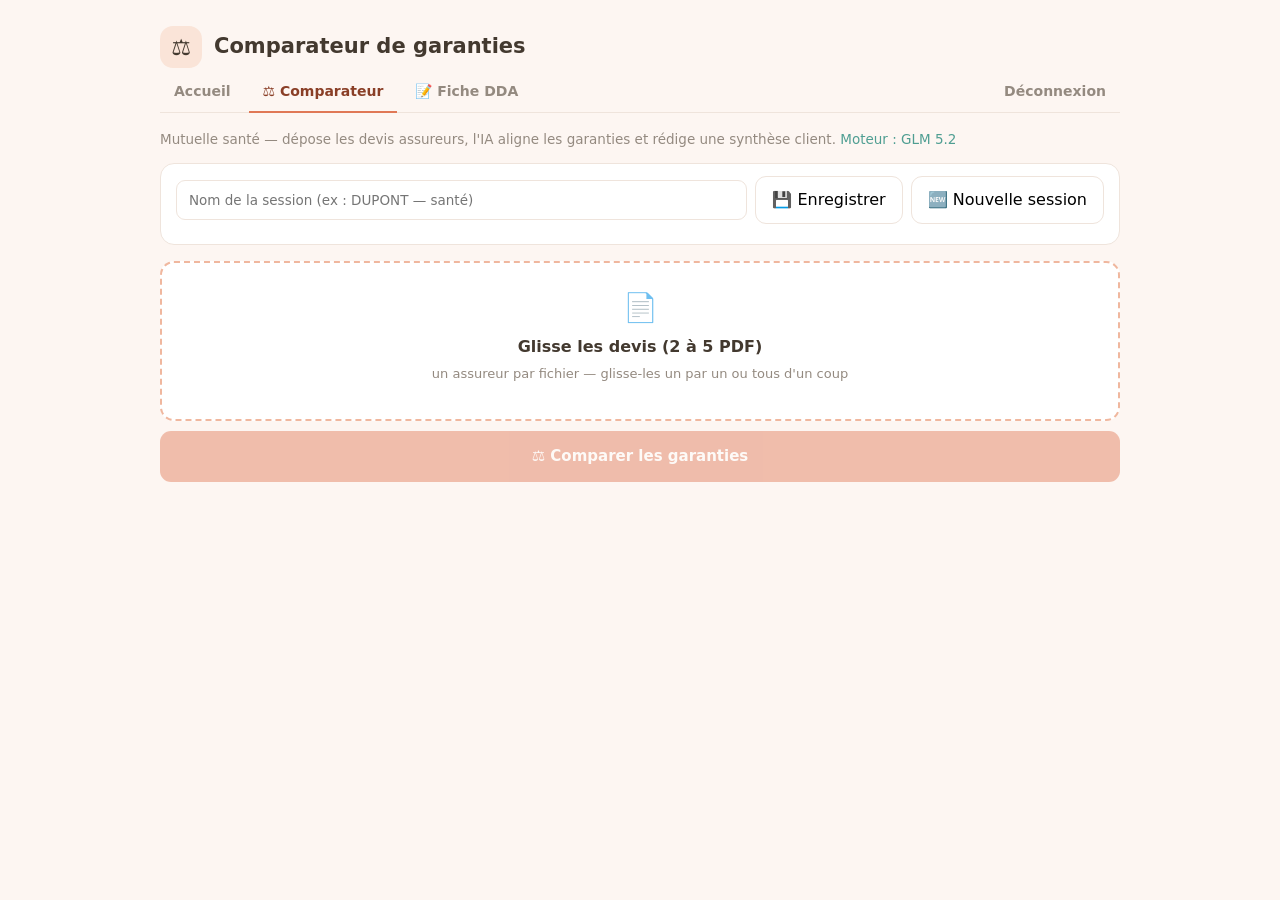
==== comparateur-courtier/static/comparateur.html @ 24330e9d "comparateur-courtier: fix detection devis + exe autonome + setup.exe + auto-update - fix compare.py:" ====
<!DOCTYPE html>
<html lang="fr">
<head>
<meta charset="utf-8">
<meta name="viewport" content="width=device-width, initial-scale=1">
<title>Comparateur de garanties — Mutuelle santé</title>
<style>
  :root{--bg:#fdf6f2;--card:#fff;--ink:#43392f;--mut:#948a80;--line:#efe4dc;--indigo:#e07856;--violet:#e89478;--teal:#4f9e92;--ok:#4f9e92;--warn:#c98a3a;--r:14px}
  *{box-sizing:border-box}
  body{font-family:'Segoe UI',system-ui,sans-serif;background:var(--bg);color:var(--ink);margin:0;padding:26px 18px;line-height:1.5}
  .wrap{max-width:960px;margin:0 auto}
  .head{display:flex;align-items:center;gap:12px;margin-bottom:4px}
  .logo{width:42px;height:42px;border-radius:13px;background:#fae4d8;display:flex;align-items:center;justify-content:center;font-size:22px}
  h1{font-size:21px;font-weight:600;margin:0}
  .sub{color:var(--mut);font-size:13.5px;margin:2px 0 14px}
  .tabs{display:flex;gap:4px;margin-bottom:16px;border-bottom:1px solid var(--line)}
  .tabs a{padding:9px 14px;font-size:14px;font-weight:600;color:var(--mut);text-decoration:none;border-bottom:2px solid transparent;margin-bottom:-1px}
  .tabs a:hover{color:var(--ink)} .tabs a.on{color:#8a3f27;border-bottom-color:var(--indigo)}
  .drop{border:2px dashed #f0b79e;border-radius:var(--r);padding:24px;text-align:center;background:#fff;cursor:pointer}
  .drop.hi{border-color:var(--indigo);background:#fdf1ec}
  .drop b{display:block;font-size:16px;margin:6px 0 2px}.drop span{color:var(--mut);font-size:13px}
  .files{font-size:13px;color:#bf5334;margin:10px 0 0;font-weight:600}
  .files .fchip{display:inline-flex;align-items:center;gap:6px;background:#fdf1ec;border:1px solid #f4cbb6;border-radius:8px;padding:3px 9px;margin:3px 5px 0 0;font-weight:500;color:var(--ink)}
  .files .fchip b{cursor:pointer;color:#bf5334;font-weight:700}
  .files .clrsel{cursor:pointer;text-decoration:underline;color:var(--mut);font-weight:600;margin-left:6px}
  button{font:inherit;cursor:pointer;border-radius:11px;border:1px solid var(--line);background:#fff;padding:11px 16px}
  .primary{background:var(--indigo);color:#fff;border:none;font-weight:600;width:100%;padding:14px;font-size:15px;margin-top:10px}
  .primary:disabled{opacity:.45;cursor:default}
  .spin{font-size:14px;color:var(--mut);text-align:center;margin-top:14px}
  .progress{margin-top:14px;text-align:center}
  .progress .bar{height:6px;background:#f6e7df;border-radius:99px;overflow:hidden;margin-top:10px}
  .progress .bar>i{display:block;height:100%;width:0;background:var(--indigo);border-radius:99px;animation:prog 20s ease-out forwards}
  @keyframes prog{0%{width:5%}10%{width:20%}30%{width:40%}55%{width:60%}75%{width:75%}90%{width:88%}100%{width:93%}}
  .progress .steps{font-size:12px;color:var(--mut);margin-top:8px;min-height:18px}
  .err{background:#fbe7ec;color:#a33f52;border-radius:10px;padding:10px 12px;font-size:13px;margin-top:12px}
  .hidden{display:none}
  table{border-collapse:collapse;width:100%;margin-top:18px;font-size:13px;background:#fff;border-radius:var(--r);overflow:hidden;box-shadow:0 1px 3px rgba(60,40,30,.06)}
  th,td{border:1px solid var(--line);padding:8px 10px;text-align:left;vertical-align:top}
  thead th{background:#faf0ea;font-weight:700;position:sticky;top:0}
  th.poste,td.poste{background:#fdf6f2;font-weight:600;width:250px;color:#6b5c50}
  tr.modrow .modh{background:#fbeadf;color:#8a3f27;font-weight:700;text-transform:uppercase;letter-spacing:.3px;font-size:12px}
  tr.tarif td{background:#fdf1ec;font-weight:600}
  .picked{background:#cdefd9 !important}
  thead th.picked{background:#a3dcb6 !important}
  .offer h3{margin:0;font-size:14px}.offer .f{font-size:12px;color:var(--mut);font-weight:400}
  .offer .cot{font-size:13px;font-weight:700;color:var(--indigo);margin-top:3px}
  .offer.picked{box-shadow:inset 0 0 0 2px var(--indigo)}
  .pick{margin-top:6px;font-size:11.5px;font-weight:600;color:var(--mut);display:flex;align-items:center;gap:4px;cursor:pointer}
  .pick input{cursor:pointer;margin:0}
  .recobox{background:#e9f1ef;border:1px solid #c7e2db;border-radius:var(--r);padding:13px 15px;margin-top:18px}
  .recobox b{color:#2e5f58}
  .warn{background:#fbf0e1;color:#96631f;border-radius:10px;padding:9px 12px;font-size:12.5px;margin-top:12px}
  .synthbox{background:#fff;border:1px solid var(--line);border-radius:var(--r);padding:16px;margin-top:18px}
  .synthbox h2{font-size:15px;margin:0 0 10px;display:flex;justify-content:space-between;align-items:center}
  textarea{width:100%;min-height:180px;font:inherit;font-size:14px;padding:11px;border:1px solid var(--line);border-radius:10px;resize:vertical}
  .actions{display:flex;gap:10px;margin-top:18px}
  .actions button{flex:1;font-weight:600}
  .copy{background:var(--ink);color:#fff;border:none}
  .synthprint{display:none;white-space:pre-wrap;font-size:13px;line-height:1.6}
  .sessbox{background:#fff;border:1px solid var(--line);border-radius:var(--r);padding:12px 15px;margin-bottom:16px}
  .sessbox .row{display:flex;gap:8px;align-items:center;flex-wrap:wrap;margin:0}
  .sessbox input{flex:1;min-width:200px;padding:9px 12px;border:1px solid var(--line);border-radius:9px;font:inherit;font-size:13.5px}
  .sesslist{margin-top:8px;font-size:13px}
  .sessitem{display:flex;align-items:center;gap:8px;padding:6px 0;border-bottom:1px solid var(--line)}
  .sessitem:last-child{border-bottom:0}
  .sessitem b{flex:1;cursor:pointer;font-weight:600}
  .sessitem b:hover{color:var(--indigo)}
  .sessitem .d{color:var(--mut);font-size:11px}
  .sessitem .del{color:#a33f52;cursor:pointer;font-size:13px}
  @media print{.sub,.drop,.actions,.nav,.tabs,#go,#spin,.copy,.pick,.row,.sessbox{display:none}.synthprint{display:block}#synth{display:none}}
</style>
</head>
<body>
<div class="wrap">
  <div class="head"><div class="logo">⚖️</div><div><h1>Comparateur de garanties</h1></div></div>
  <div class="tabs">
    <a href="/">Accueil</a>
    <a href="/comparateur" class="on">⚖️ Comparateur</a>
    <a href="/fiche-dda">📝 Fiche DDA</a>
    <a href="/logout" style="margin-left:auto">Déconnexion</a>
  </div>
  <p class="sub">Mutuelle santé — dépose les devis assureurs, l'IA aligne les garanties et rédige une synthèse client. <span style="color:var(--teal)">Moteur : GLM 5.2</span></p>

  <div class="sessbox">
    <div class="row">
      <input id="sessNom" placeholder="Nom de la session (ex : DUPONT — santé)">
      <button id="sessSave">💾 Enregistrer</button>
      <button id="sessNew">🆕 Nouvelle session</button>
    </div>
    <div class="sesslist" id="sessList"></div>
  </div>

  <div class="drop" id="drop">
    <div style="font-size:28px">📄</div>
    <b>Glisse les devis (2 à 5 PDF)</b>
    <span>un assureur par fichier — glisse-les un par un ou tous d'un coup</span>
    <input type="file" id="file" multiple class="hidden" accept=".pdf,.png,.jpg,.jpeg">
    <div class="files" id="filelist"></div>
  </div>
  <button class="primary" id="go" disabled>⚖️ Comparer les garanties</button>
  <div class="progress hidden" id="spin">
    <div style="font-size:14px;color:var(--mut)">⚖️ Analyse des devis en cours…</div>
    <div class="bar"><i></i></div>
    <div class="steps" id="steps">Envoi des devis au serveur…</div>
  </div>
  <div class="err hidden" id="err"></div>

  <div id="result" class="hidden"></div>
</div>

<script>
const $=s=>document.querySelector(s);
let picked=[],_stepTimer=null;
const drop=$("#drop"),fileInput=$("#file");
drop.onclick=()=>fileInput.click();
["dragover","dragenter"].forEach(e=>drop.addEventListener(e,ev=>{ev.preventDefault();drop.classList.add("hi")}));
["dragleave","drop"].forEach(e=>drop.addEventListener(e,ev=>{ev.preventDefault();drop.classList.remove("hi")}));
drop.addEventListener("drop",ev=>addFiles(ev.dataTransfer.files));
fileInput.onchange=()=>{addFiles(fileInput.files);fileInput.value="";};
function fkey(f){return f.name+"|"+f.size;}
function addFiles(list){const seen=new Set(picked.map(fkey));[...list].forEach(f=>{if(picked.length<5&&!seen.has(fkey(f))){picked.push(f);seen.add(fkey(f));}});renderFiles();}   // accumule, max 5
function renderFiles(){
  $("#filelist").innerHTML=picked.length?picked.map((f,i)=>`<span class="fchip">${f.name}<b data-i="${i}" title="retirer">✕</b></span>`).join("")+(picked.length>=5?' <span style="color:#96631f">— max 5 atteint</span>':'')+' <a class="clrsel">vider</a>':"";
  $("#go").disabled=picked.length<2;
  document.querySelectorAll("#filelist .fchip b").forEach(b=>b.onclick=()=>{picked.splice(+b.dataset.i,1);renderFiles();});
  const cs=document.querySelector("#filelist .clrsel");if(cs)cs.onclick=()=>{picked=[];renderFiles();};
}
function setFiles(l){addFiles(l);}

$("#go").onclick=async()=>{
  $("#err").classList.add("hidden");$("#spin").classList.remove("hidden");$("#go").disabled=true;
  const stepsEl=$("#steps");
  const steps=["Envoi des devis au serveur…","Lecture des PDF…","Extraction des garanties…","Alignement sur la grille standard…","Rédaction de la synthèse client… (jusqu'à ~1 min)"];
  let si=0;stepsEl.textContent=steps[0];
  _stepTimer=setInterval(()=>{si=Math.min(si+1,steps.length-1);stepsEl.textContent=steps[si];},4000);  // clamp : ne reboucle plus au début
  const fd=new FormData();picked.forEach(f=>fd.append("files",f));
  try{
    const r=await fetch("/comparer",{method:"POST",body:fd});const d=await r.json();
    if(!r.ok)throw new Error(d.error||"Erreur de comparaison");render(d);
  }catch(e){$("#err").textContent="⚠️ "+e.message;$("#err").classList.remove("hidden");}
  finally{clearInterval(_stepTimer);$("#spin").classList.add("hidden");$("#go").disabled=false;}
};

function norm(s){return (s||"").toLowerCase().normalize("NFD").replace(/[̀-ͯ]/g,"");}
function recoIndex(d){
  const t=norm(d.recommandation&&d.recommandation.offre);if(!t)return -1;
  return (d.offres||[]).findIndex(o=>{const k=norm(o.assureur+" "+o.formule);return t.includes(norm(o.assureur))||k.includes(t)||t.includes(norm(o.formule));});
}
function esc(s){return (s||"").toString().replace(/&/g,'&amp;').replace(/</g,'&lt;');}

function render(d,keepScroll){
  window._cmp=d;
  const ri=recoIndex(d);const nOff=(d.offres||[]).length;
  const sel=(d._selectedIdx!==undefined&&d._selectedIdx!==null&&d._selectedIdx<nOff)?d._selectedIdx:(ri>=0?ri:0);
  let head='<tr><th class="poste">Garantie</th>'+(d.offres||[]).map((o,i)=>
    `<th class="offer${i===ri?' reco':''}${i===sel?' picked':''}"><h3>${esc(o.assureur)}${i===ri?' ✓':''}</h3><div class="f">${esc(o.formule)}</div><div class="cot">${esc(o.cotisation)}</div>`
    +`<label class="pick"><input type="radio" name="pickoffer" ${i===sel?'checked':''} onchange="pickOffer(${i})"> Choisir pour la fiche DDA</label></th>`).join("")+'</tr>';
  let rows="",lastMod=null;
  (d.garanties||[]).forEach(g=>{
    const mod=g.module||"Garanties";
    if(mod!==lastMod){lastMod=mod;rows+=`<tr class="modrow"><td class="modh" colspan="${nOff+1}">${esc(mod)}</td></tr>`;}
    rows+=`<tr><td class="poste">${esc(g.poste)}</td>`+(g.valeurs||[]).map((v,i)=>`<td class="${i===ri?'reco':''}${i===sel?' picked':''}">${esc(v)}</td>`).join("")+`</tr>`;
  });
  rows+=`<tr class="modrow"><td class="modh" colspan="${nOff+1}">Tarif</td></tr>`;
  rows+=`<tr><td class="poste">Frais d’adhésion</td>`+(d.offres||[]).map((o,i)=>`<td class="${i===ri?'reco':''}${i===sel?' picked':''}">${esc(o.frais_adhesion||'—')}</td>`).join("")+`</tr>`;
  rows+=`<tr class="tarif"><td class="poste">Cotisation mensuelle</td>`+(d.offres||[]).map((o,i)=>`<td class="${i===ri?'reco':''}${i===sel?' picked':''}"><b>${esc(o.cotisation||'')}</b></td>`).join("")+`</tr>`;
  let reco=d.recommandation&&d.recommandation.offre?`<div class="recobox">⭐ <b>Recommandation : ${esc(d.recommandation.offre)}</b><br>${esc(d.recommandation.pourquoi)}</div>`:"";
  let warn=(d.warnings||[]).length?`<div class="warn">⚠️ ${d.warnings.map(esc).join("<br>⚠️ ")}</div>`:"";
  $("#result").innerHTML=`
    <div style="overflow-x:auto"><table id="cmptable"><thead>${head}</thead><tbody>${rows}</tbody></table></div>
    <div class="row" style="margin-top:10px">
      <button onclick="exportTableXlsx()" id="btnXlsx">📊 Télécharger en Excel</button>
      <button onclick="printTableOnly()">🖨️ Télécharger en PDF</button>
    </div>
    ${reco}${warn}
    <div class="synthbox"><h2><span>✉️ Synthèse client (modifiable)</span></h2>
      <textarea id="synth">${esc(d.synthese_client)}</textarea>
      <div class="synthprint" id="synthprint"></div></div>
    <div class="actions">
      <button class="copy" onclick="copySynth()">📋 Copier la synthèse</button>
      <button onclick="ddaFromCompare()">📝 Fiche DDA</button>
      <button onclick="window.print()">🖨️ Imprimer / PDF</button>
    </div>`;
  $("#result").classList.remove("hidden");
  sessionStorage.setItem("cmp_result",JSON.stringify(d));               // garde le résultat en mémoire entre onglets
  const ta=$("#synth");if(ta)ta.addEventListener("input",()=>{d.synthese_client=ta.value;sessionStorage.setItem("cmp_result",JSON.stringify(d));});
  if(!window._restoring&&!keepScroll)$("#result").scrollIntoView({behavior:"smooth",block:"start"});
}
function pickOffer(i){
  const d=window._cmp;if(!d)return;
  d._selectedIdx=i;
  render(d,true);
}

// --- Sessions enregistrées : permet de garder plusieurs comparaisons en cours
// (une par client) et de les retrouver plus tard, séparément du sessionStorage
// (qui lui ne garde que le tout dernier résultat, entre onglets).
let _sessId=null;
async function sessList(){
  const r=await fetch("/sessions/comparateur");const d=await r.json();
  const items=d.sessions||[];
  $("#sessList").innerHTML=items.length
    ?items.map(s=>`<div class="sessitem"><b data-id="${s.id}">${esc(s.nom)}</b><span class="d">${new Date(s.updated_at*1000).toLocaleString("fr-FR")}</span><span class="del" data-id="${s.id}" title="supprimer">🗑️</span></div>`).join("")
    :`<div style="color:var(--mut)">Aucune session enregistrée pour l'instant.</div>`;
  $("#sessList").querySelectorAll("b[data-id]").forEach(b=>b.onclick=()=>sessLoad(b.dataset.id));
  $("#sessList").querySelectorAll(".del[data-id]").forEach(b=>b.onclick=async(ev)=>{
    ev.stopPropagation();
    if(!confirm("Supprimer cette session enregistrée ?"))return;
    await fetch(`/sessions/comparateur/${b.dataset.id}/supprimer`,{method:"POST"});
    if(_sessId===b.dataset.id)_sessId=null;
    sessList();
  });
}
async function sessSave(){
  const nom=($("#sessNom").value||"").trim();
  if(!nom){alert("⚠️ Donne un nom à la session avant d'enregistrer.");return;}
  if(!window._cmp){alert("⚠️ Compare d'abord des devis avant d'enregistrer.");return;}
  const btn=$("#sessSave");const orig=btn.textContent;btn.disabled=true;btn.textContent="⏳";
  try{
    const r=await fetch("/sessions/comparateur",{method:"POST",headers:{"Content-Type":"application/json"},
      body:JSON.stringify({id:_sessId,nom,data:window._cmp})});
    const d=await r.json();_sessId=d.id;
    await sessList();
    btn.textContent="✓ Enregistré";setTimeout(()=>btn.textContent=orig,1500);
  }finally{btn.disabled=false;}
}
async function sessLoad(id){
  const r=await fetch(`/sessions/comparateur/${id}`);if(!r.ok)return;
  const it=await r.json();
  _sessId=it.id;$("#sessNom").value=it.nom;
  render(it.data);
}
function sessNew(){
  _sessId=null;$("#sessNom").value="";
  window._cmp=null;picked=[];renderFiles();
  $("#result").classList.add("hidden");$("#result").innerHTML="";
  sessionStorage.removeItem("cmp_result");
}
$("#sessSave").onclick=sessSave;
$("#sessNew").onclick=sessNew;
sessList();
function copySynth(){navigator.clipboard.writeText($("#synth").value).then(()=>{const b=event.target;b.textContent="✓ Copié";setTimeout(()=>b.textContent="📋 Copier la synthèse",1500);});}

async function exportTableXlsx(){
  const btn=$("#btnXlsx");const orig=btn.textContent;btn.disabled=true;btn.textContent="⏳ Génération…";
  try{
    const r=await fetch("/comparateur/export-xlsx",{method:"POST",headers:{"Content-Type":"application/json"},body:JSON.stringify(window._cmp||{})});
    if(!r.ok){const e=await r.json().catch(()=>({}));throw new Error(e.error||"Erreur export Excel");}
    const b=await r.blob();
    const a=document.createElement("a");a.href=URL.createObjectURL(b);a.download="comparatif_mutuelle.xlsx";a.click();URL.revokeObjectURL(a.href);
  }catch(e){alert("⚠️ "+e.message);}
  finally{btn.disabled=false;btn.textContent=orig;}
}
function printTableOnly(){
  const table=$("#cmptable");
  if(!table){alert("Aucun tableau à imprimer.");return;}
  const w=window.open("","_blank");
  if(!w){alert("⚠️ Le navigateur a bloqué l'ouverture de la fenêtre d'impression.");return;}
  w.document.write(`<!DOCTYPE html><html><head><meta charset="utf-8"><title>Comparatif mutuelle</title>
    <style>
      body{font-family:'Segoe UI',system-ui,sans-serif;padding:20px;color:#43392f}
      table{border-collapse:collapse;width:100%;font-size:12px}
      th,td{border:1px solid #ccc;padding:6px 8px;text-align:left;vertical-align:top}
      thead th{background:#fbeadf}
      .modh{background:#fbeadf;color:#8a3f27;font-weight:700;text-transform:uppercase;font-size:11px}
      .cot{font-weight:700;color:#e07856}
      .pick{display:none}
    </style></head><body>${table.outerHTML}</body></html>`);
  w.document.close();
  w.onafterprint=()=>w.close();
  setTimeout(()=>{w.focus();w.print();},300);
}
function ddaFromCompare(){
  const d=window._cmp||{};const ri=recoIndex(d);
  const nOff=(d.offres||[]).length;
  const idx=(d._selectedIdx!==undefined&&d._selectedIdx!==null&&d._selectedIdx<nOff)?d._selectedIdx:(ri>=0?ri:0);
  const o=(d.offres||[])[idx]||{};
  const ecartes=(d.offres||[]).filter((_,i)=>i!==idx).map(x=>`${x.assureur||""} ${x.formule||""} (${x.cotisation||""})`).join(" ; ");
  sessionStorage.setItem("dda_prefill",JSON.stringify({assureur:o.assureur||"",formule:o.formule||"",cotisation:o.cotisation||"",ecartes,besoins:""}));
  location.href="/fiche-dda";
}
window.addEventListener("beforeprint",()=>{const t=$("#synth"),p=$("#synthprint");if(t&&p)p.textContent=t.value;});
(function(){try{const s=sessionStorage.getItem("cmp_result");if(s){window._restoring=true;render(JSON.parse(s));window._restoring=false;}}catch(e){}})();  // restaure au retour sur l'onglet
</script>
</body>
</html>
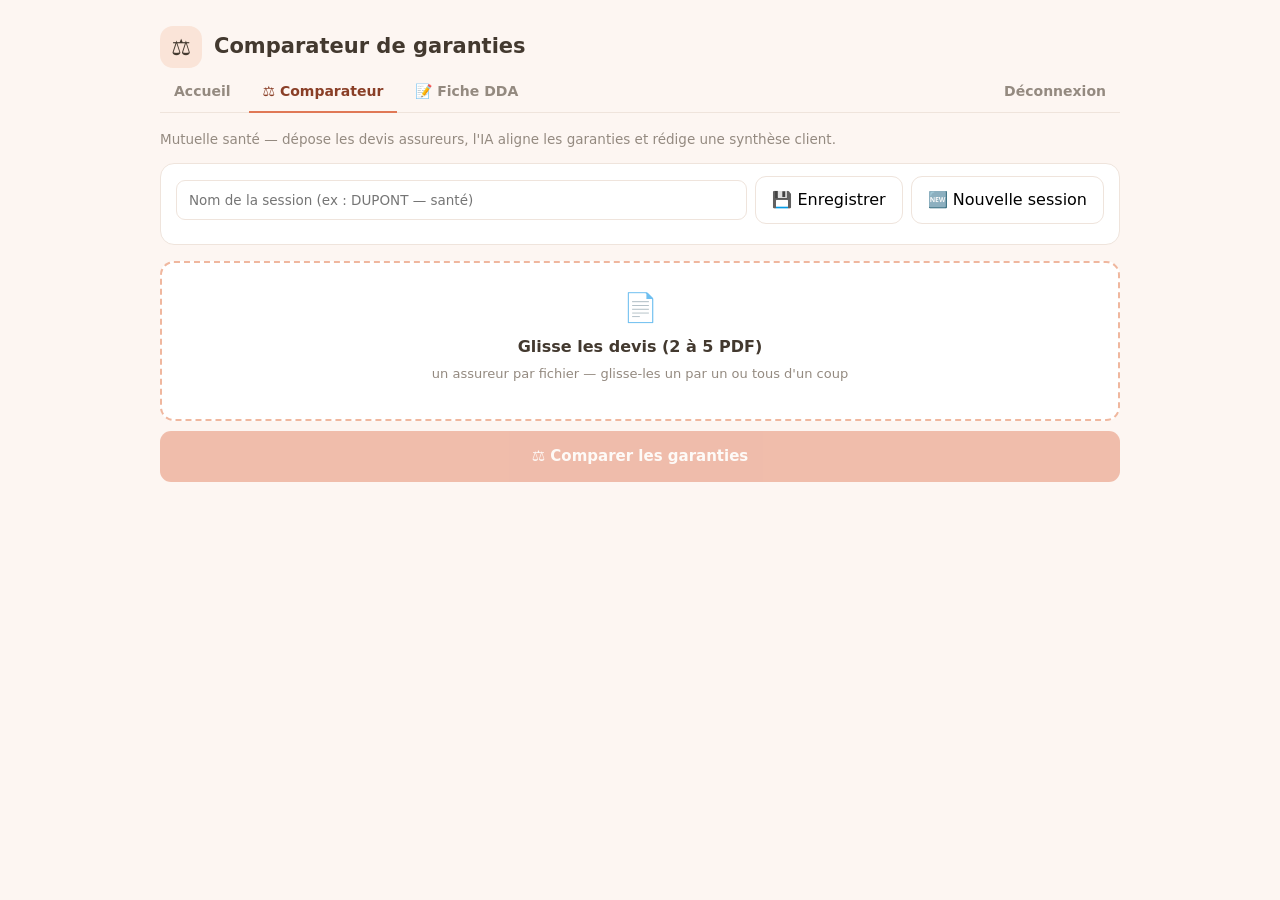
==== commit c4418212: "comparateur: nouvelle icone (bouclier+cartes) + supprime mention moteur GLM" ====
--- a/comparateur-courtier/static/comparateur.html
+++ b/comparateur-courtier/static/comparateur.html
@@ -79,7 +79,7 @@
     <a href="/fiche-dda">📝 Fiche DDA</a>
     <a href="/logout" style="margin-left:auto">Déconnexion</a>
   </div>
-  <p class="sub">Mutuelle santé — dépose les devis assureurs, l'IA aligne les garanties et rédige une synthèse client. <span style="color:var(--teal)">Moteur : GLM 5.2</span></p>
+  <p class="sub">Mutuelle santé — dépose les devis assureurs, l'IA aligne les garanties et rédige une synthèse client.</p>
 
   <div class="sessbox">
     <div class="row">
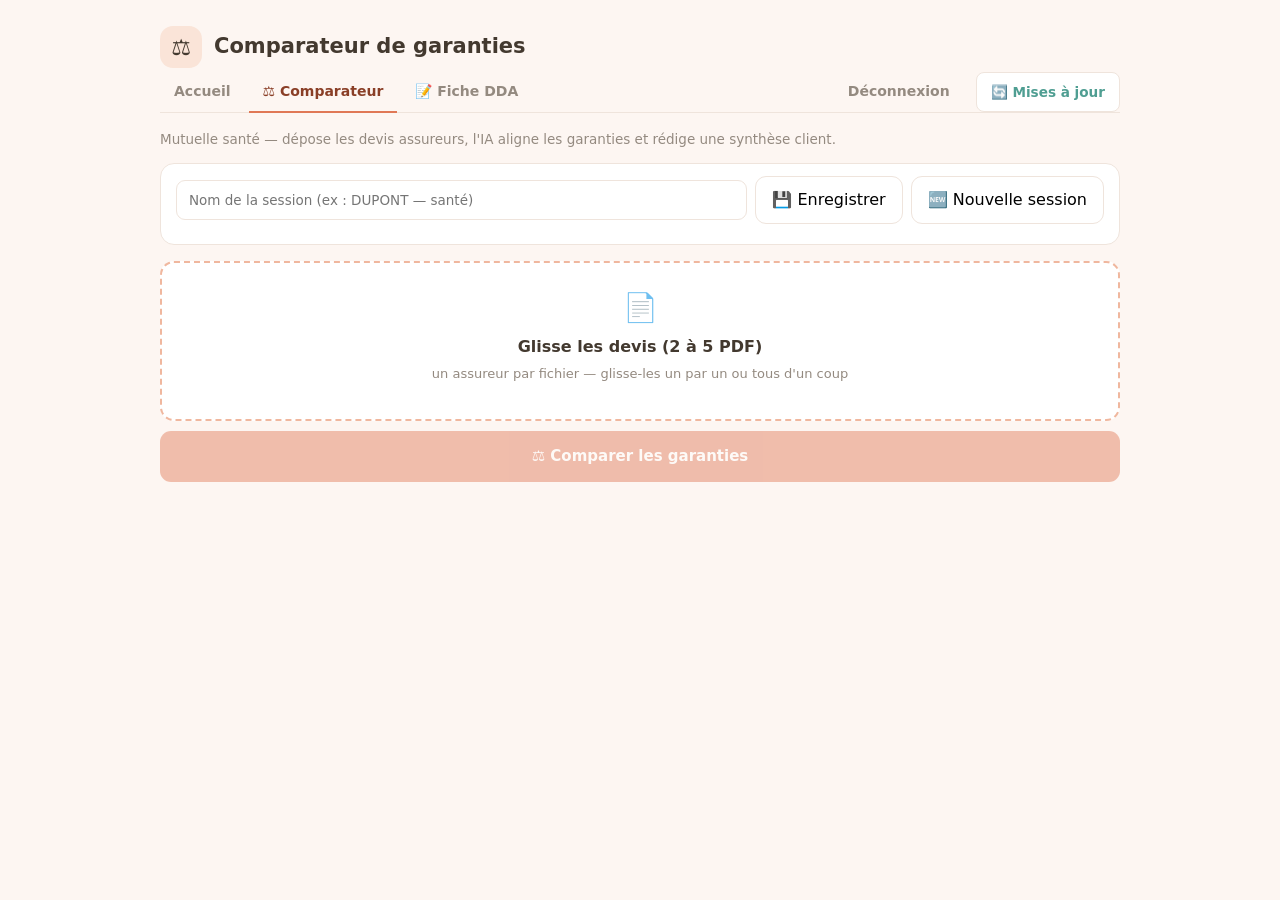
==== commit d0c27a80: "comparateur: bouton maj web (GET/POST /update) sur toutes les pages Le bouton 'Mises a jour' est mai" ====
--- a/comparateur-courtier/static/comparateur.html
+++ b/comparateur-courtier/static/comparateur.html
@@ -78,6 +78,7 @@
     <a href="/comparateur" class="on">⚖️ Comparateur</a>
     <a href="/fiche-dda">📝 Fiche DDA</a>
     <a href="/logout" style="margin-left:auto">Déconnexion</a>
+    <button id="btnUpdate" onclick="checkUpdate()" style="margin-left:8px;padding:6px 14px;border:1px solid var(--line);border-radius:8px;background:var(--card);color:var(--teal);cursor:pointer;font-weight:600;font-size:.85rem">🔄 Mises à jour</button>
   </div>
   <p class="sub">Mutuelle santé — dépose les devis assureurs, l'IA aligne les garanties et rédige une synthèse client.</p>
 
@@ -280,7 +281,22 @@
   location.href="/fiche-dda";
 }
 window.addEventListener("beforeprint",()=>{const t=$("#synth"),p=$("#synthprint");if(t&&p)p.textContent=t.value;});
-(function(){try{const s=sessionStorage.getItem("cmp_result");if(s){window._restoring=true;render(JSON.parse(s));window._restoring=false;}}catch(e){}})();  // restaure au retour sur l'onglet
+ (function(){try{const s=sessionStorage.getItem("cmp_result");if(s){window._restoring=true;render(JSON.parse(s));window._restoring=false;}}catch(e){}})();  // restaure au retour sur l'onglet
+async function checkUpdate(){
+  const btn=document.getElementById('btnUpdate');
+  btn.textContent='🔄 Vérification…'; btn.disabled=true;
+  try{
+    const r=await fetch('/update');
+    const d=await r.json();
+    if(d.error){alert(d.error);btn.textContent='🔄 Mises à jour';btn.disabled=false;return;}
+    if(!d.update_available){alert('Aucune mise à jour disponible.');btn.textContent='🔄 Mises à jour';btn.disabled=false;return;}
+    if(confirm('Mise à jour '+d.tag+' disponible.\n\nCliquer sur OK pour télécharger et installer.\nL\'application va redémarrer automatiquement.')){
+      btn.textContent='⬇️ Téléchargement…';
+      fetch('/update',{method:'POST'}).then(()=>{}).catch(()=>{});
+      setTimeout(()=>{document.body.innerHTML='<div style="text-align:center;padding:80px;font-family:sans-serif"><h2>Mise à jour en cours…</h2><p>L\'application va redémarrer dans quelques secondes. Rechargez cette page.</p></div>';},2000);
+    }else{btn.textContent='🔄 Mises à jour';btn.disabled=false;}
+  }catch(e){alert('Erreur: '+e);btn.textContent='🔄 Mises à jour';btn.disabled=false;}
+}
 </script>
 </body>
 </html>
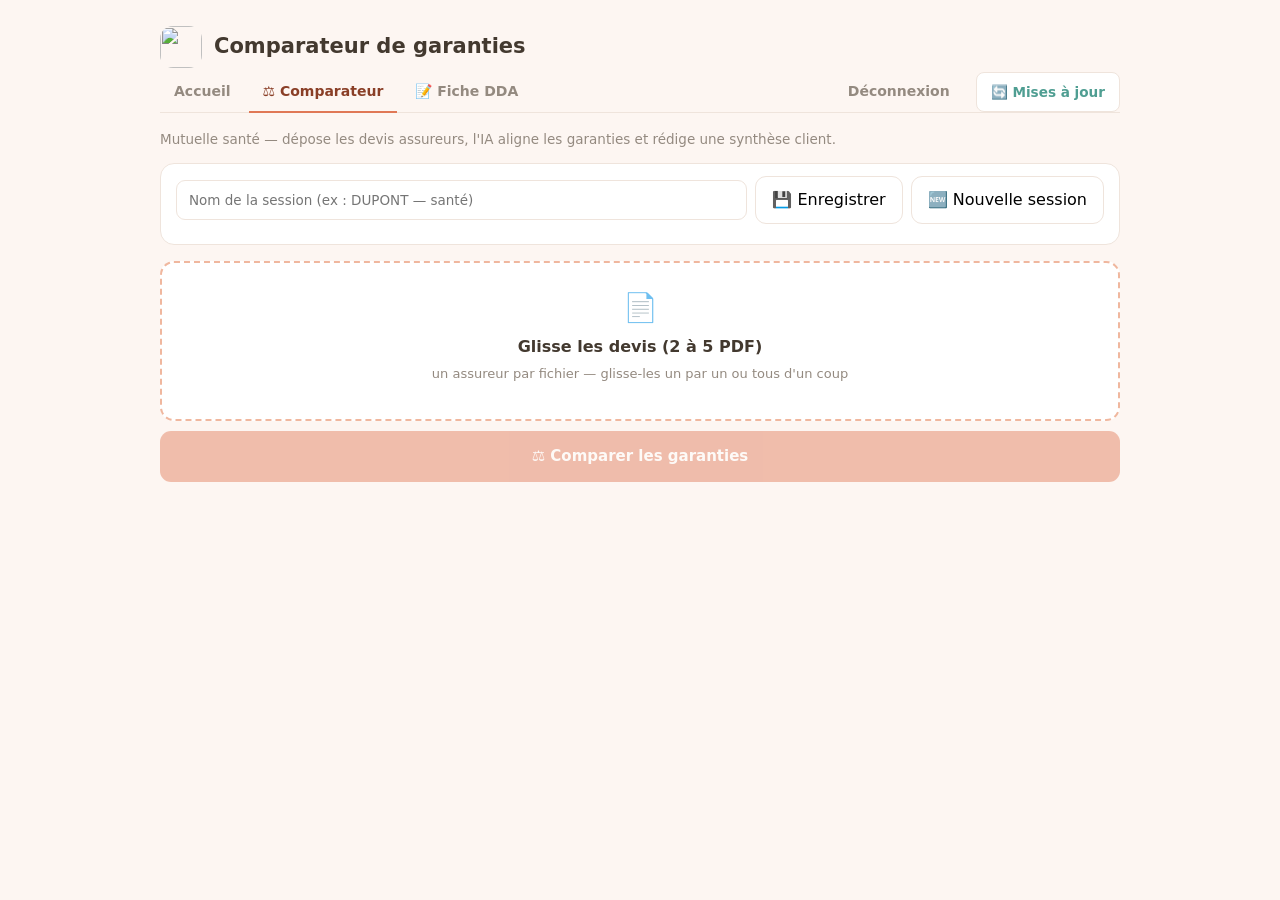
==== commit caef8204: "comparateur: remplace logo C par icone bouclier (mascotte.png) sur toutes les pages" ====
--- a/comparateur-courtier/static/comparateur.html
+++ b/comparateur-courtier/static/comparateur.html
@@ -10,7 +10,7 @@
   body{font-family:'Segoe UI',system-ui,sans-serif;background:var(--bg);color:var(--ink);margin:0;padding:26px 18px;line-height:1.5}
   .wrap{max-width:960px;margin:0 auto}
   .head{display:flex;align-items:center;gap:12px;margin-bottom:4px}
-  .logo{width:42px;height:42px;border-radius:13px;background:#fae4d8;display:flex;align-items:center;justify-content:center;font-size:22px}
+  .logo{width:42px;height:42px;border-radius:13px;overflow:hidden;display:flex;align-items:center;justify-content:center}
   h1{font-size:21px;font-weight:600;margin:0}
   .sub{color:var(--mut);font-size:13.5px;margin:2px 0 14px}
   .tabs{display:flex;gap:4px;margin-bottom:16px;border-bottom:1px solid var(--line)}
@@ -72,7 +72,7 @@
 </head>
 <body>
 <div class="wrap">
-  <div class="head"><div class="logo">⚖️</div><div><h1>Comparateur de garanties</h1></div></div>
+  <div class="head"><div class="logo"><img src="/static/mascotte.png" style="width:100%;height:100%;object-fit:cover"></div><div><h1>Comparateur de garanties</h1></div></div>
   <div class="tabs">
     <a href="/">Accueil</a>
     <a href="/comparateur" class="on">⚖️ Comparateur</a>
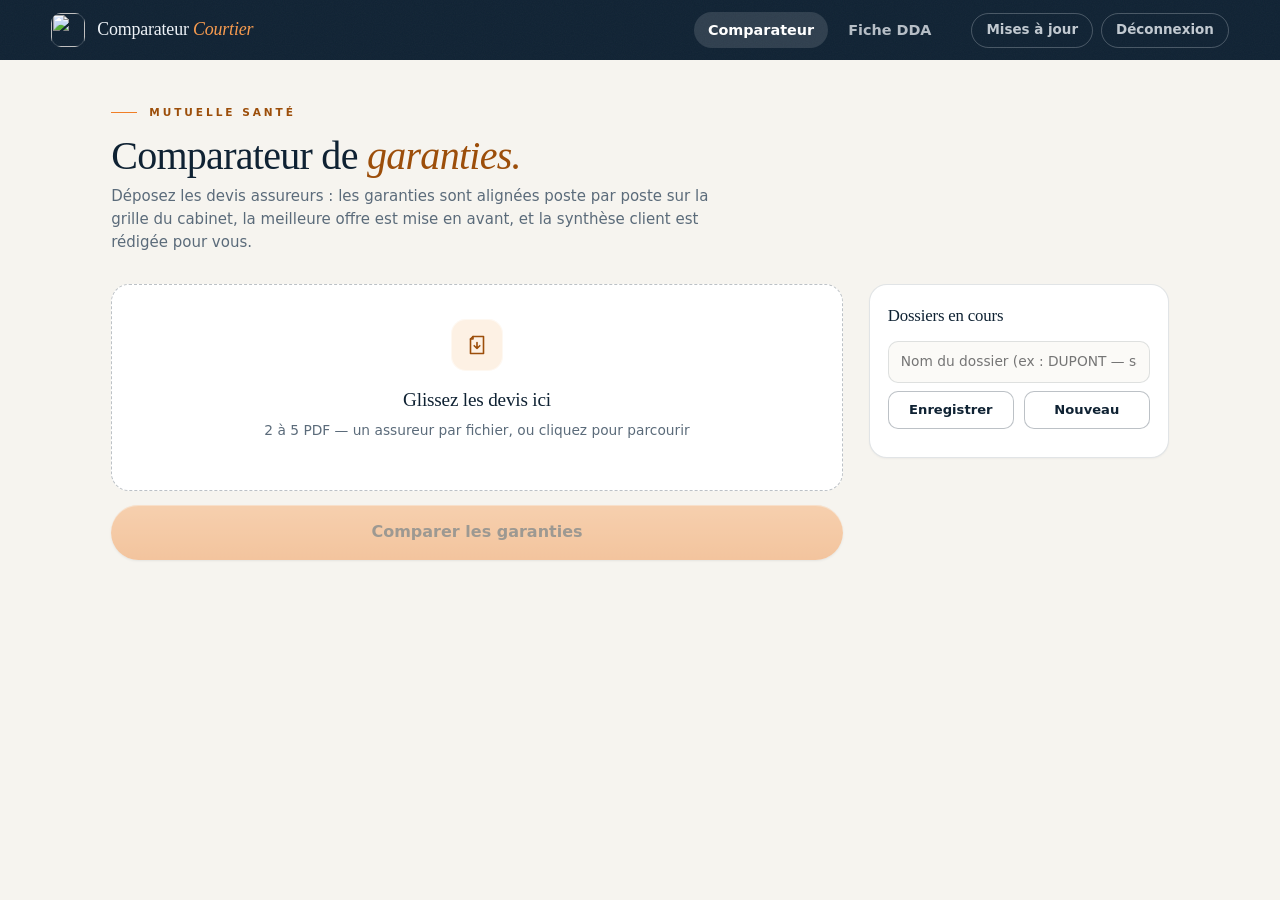
==== commit a851118a: "comparateur v1.2.0: connexion par compte (registre chiffré) + refonte UI premium Auth « boîte mail »" ====
--- a/comparateur-courtier/static/comparateur.html
+++ b/comparateur-courtier/static/comparateur.html
@@ -4,109 +4,213 @@
 <meta charset="utf-8">
 <meta name="viewport" content="width=device-width, initial-scale=1">
 <title>Comparateur de garanties — Mutuelle santé</title>
+<link rel="stylesheet" href="/static/fonts.css">
 <style>
-  :root{--bg:#fdf6f2;--card:#fff;--ink:#43392f;--mut:#948a80;--line:#efe4dc;--indigo:#e07856;--violet:#e89478;--teal:#4f9e92;--ok:#4f9e92;--warn:#c98a3a;--r:14px}
-  *{box-sizing:border-box}
-  body{font-family:'Segoe UI',system-ui,sans-serif;background:var(--bg);color:var(--ink);margin:0;padding:26px 18px;line-height:1.5}
-  .wrap{max-width:960px;margin:0 auto}
-  .head{display:flex;align-items:center;gap:12px;margin-bottom:4px}
-  .logo{width:42px;height:42px;border-radius:13px;overflow:hidden;display:flex;align-items:center;justify-content:center}
-  h1{font-size:21px;font-weight:600;margin:0}
-  .sub{color:var(--mut);font-size:13.5px;margin:2px 0 14px}
-  .tabs{display:flex;gap:4px;margin-bottom:16px;border-bottom:1px solid var(--line)}
-  .tabs a{padding:9px 14px;font-size:14px;font-weight:600;color:var(--mut);text-decoration:none;border-bottom:2px solid transparent;margin-bottom:-1px}
-  .tabs a:hover{color:var(--ink)} .tabs a.on{color:#8a3f27;border-bottom-color:var(--indigo)}
-  .drop{border:2px dashed #f0b79e;border-radius:var(--r);padding:24px;text-align:center;background:#fff;cursor:pointer}
-  .drop.hi{border-color:var(--indigo);background:#fdf1ec}
-  .drop b{display:block;font-size:16px;margin:6px 0 2px}.drop span{color:var(--mut);font-size:13px}
-  .files{font-size:13px;color:#bf5334;margin:10px 0 0;font-weight:600}
-  .files .fchip{display:inline-flex;align-items:center;gap:6px;background:#fdf1ec;border:1px solid #f4cbb6;border-radius:8px;padding:3px 9px;margin:3px 5px 0 0;font-weight:500;color:var(--ink)}
-  .files .fchip b{cursor:pointer;color:#bf5334;font-weight:700}
-  .files .clrsel{cursor:pointer;text-decoration:underline;color:var(--mut);font-weight:600;margin-left:6px}
-  button{font:inherit;cursor:pointer;border-radius:11px;border:1px solid var(--line);background:#fff;padding:11px 16px}
-  .primary{background:var(--indigo);color:#fff;border:none;font-weight:600;width:100%;padding:14px;font-size:15px;margin-top:10px}
-  .primary:disabled{opacity:.45;cursor:default}
-  .spin{font-size:14px;color:var(--mut);text-align:center;margin-top:14px}
-  .progress{margin-top:14px;text-align:center}
-  .progress .bar{height:6px;background:#f6e7df;border-radius:99px;overflow:hidden;margin-top:10px}
-  .progress .bar>i{display:block;height:100%;width:0;background:var(--indigo);border-radius:99px;animation:prog 20s ease-out forwards}
+  :root{
+    --ink:#0F2233; --paper:#F6F4EF; --surface:#FFFFFF;
+    --muted:#5B6B7A; --line:rgba(15,34,51,.12); --line-strong:rgba(15,34,51,.28);
+    --accent:#F07E26; --accent-bright:#F79B4F; --accent-deep:#9C4E0A; --accent-soft:#FDF1E4;
+    --blue:#1E6FB5; --blue-soft:#EEF5FC; --ok:#2F7D51; --err:#B3402F;
+    --serif:"Fraunces",Georgia,serif; --sans:"Instrument Sans","Segoe UI",system-ui,sans-serif;
+    --shadow:0 4px 14px rgba(15,34,51,.06), 0 24px 60px -24px rgba(15,34,51,.18);
+  }
+  *{ box-sizing:border-box; }
+  body{ margin:0; background:var(--paper); color:var(--ink); font-family:var(--sans); line-height:1.55; font-size:15px; }
+
+  /* ---- barre d'app ---- */
+  .appbar{
+    display:flex; align-items:center; gap:26px; padding:12px 4%;
+    background:var(--ink); color:#EDF2F7; position:sticky; top:0; z-index:40;
+    background-image:url("data:image/svg+xml,%3Csvg xmlns='http://www.w3.org/2000/svg' width='140' height='140'%3E%3Cfilter id='n'%3E%3CfeTurbulence type='fractalNoise' baseFrequency='.9' numOctaves='2' stitchTiles='stitch'/%3E%3C/filter%3E%3Crect width='140' height='140' filter='url(%23n)' opacity='.04'/%3E%3C/svg%3E");
+  }
+  .brand{ display:flex; align-items:center; gap:12px; text-decoration:none; color:#EDF2F7; margin-right:auto; }
+  .brand .tile{ width:34px; height:34px; border-radius:10px; overflow:hidden; flex:none; box-shadow:inset 0 0 0 1px rgba(255,255,255,.15); }
+  .brand .tile img{ width:100%; height:100%; object-fit:cover; display:block; }
+  .bname{ font-family:var(--serif); font-weight:430; font-size:1.12rem; letter-spacing:-.01em; white-space:nowrap; }
+  .bname em{ font-style:italic; color:var(--accent-bright); }
+  .anav{ display:flex; gap:6px; }
+  .anav a{ text-decoration:none; color:rgba(237,242,247,.75); font-size:.9rem; font-weight:550;
+    padding:7px 14px; border-radius:999px; transition:background .15s ease, color .15s ease; }
+  .anav a:hover{ color:#fff; background:rgba(255,255,255,.08); }
+  .anav a.on{ color:#fff; background:rgba(255,255,255,.13); }
+  .aright{ display:flex; gap:8px; align-items:center; }
+  .ghost{ font:inherit; font-size:.84rem; font-weight:600; cursor:pointer; text-decoration:none;
+    color:rgba(237,242,247,.8); background:none; border:1px solid rgba(237,242,247,.25);
+    border-radius:999px; padding:6px 14px; transition:border-color .15s ease, color .15s ease; }
+  .ghost:hover{ color:#fff; border-color:rgba(237,242,247,.6); }
+  @media (max-width:640px){ .anav{ display:none; } }
+
+  /* ---- mise en page ---- */
+  .wrap{ max-width:1160px; margin:0 auto; padding:44px 4% 90px; }
+  .pagehead{ margin-bottom:30px; }
+  .eyebrow{ display:flex; align-items:center; gap:12px; font-size:.66rem; font-weight:650;
+    letter-spacing:.28em; text-transform:uppercase; color:var(--accent-deep); margin:0 0 14px; }
+  .eyebrow::before{ content:""; width:26px; height:1.5px; background:var(--accent); }
+  h1{ font-family:var(--serif); font-weight:400; font-size:clamp(1.8rem,3.6vw,2.5rem);
+      letter-spacing:-.018em; line-height:1.05; margin:0 0 8px; }
+  h1 em{ font-style:italic; color:var(--accent-deep); }
+  .sub{ color:var(--muted); margin:0; max-width:64ch; }
+  .cols{ display:grid; grid-template-columns:minmax(0,1fr) 300px; gap:26px; align-items:start; }
+  @media (max-width:900px){ .cols{ grid-template-columns:1fr; } }
+
+  /* ---- carte dépôt ---- */
+  .panel{ background:var(--surface); border:1px solid var(--line); border-radius:18px;
+          box-shadow:0 1px 2px rgba(15,34,51,.04); }
+  .drop{
+    border:1.5px dashed var(--line-strong); border-radius:18px; padding:34px 24px;
+    text-align:center; background:var(--surface); cursor:pointer;
+    transition:border-color .2s ease, background .2s ease, box-shadow .25s ease;
+  }
+  .drop:hover{ border-color:var(--accent); box-shadow:var(--shadow); }
+  .drop.hi{ border-color:var(--accent); background:var(--accent-soft); }
+  .drop .dico{ width:52px; height:52px; border-radius:15px; margin:0 auto 14px; display:grid; place-items:center;
+    background:var(--accent-soft); color:var(--accent-deep); box-shadow:inset 0 0 0 1px rgba(255,255,255,.5); }
+  .drop b{ display:block; font-family:var(--serif); font-weight:460; font-size:1.2rem; letter-spacing:-.01em; margin:0 0 4px; }
+  .drop span{ color:var(--muted); font-size:.86rem; }
+  .files{ margin:14px 0 0; text-align:left; }
+  .files .fchip{ display:inline-flex; align-items:center; gap:8px; background:var(--paper);
+    border:1px solid var(--line); border-radius:999px; padding:5px 12px; margin:4px 6px 0 0;
+    font-size:.84rem; font-weight:550; }
+  .files .fchip b{ cursor:pointer; color:var(--err); font-weight:700; font-family:var(--sans); font-size:.95rem; }
+  .files .clrsel{ cursor:pointer; text-decoration:underline; color:var(--muted); font-weight:600; margin-left:8px; font-size:.82rem; }
+  button{ font:inherit; cursor:pointer; border-radius:12px; border:1px solid var(--line-strong); background:var(--surface); padding:10px 16px; color:var(--ink); }
+  .primary{
+    background:linear-gradient(180deg,var(--accent-bright),var(--accent)); color:#1A1208; border:none;
+    font-weight:700; width:100%; padding:15px; font-size:1rem; margin-top:14px; border-radius:999px;
+    box-shadow:inset 0 1px 0 rgba(255,255,255,.4), 0 1px 2px rgba(15,34,51,.18);
+    transition:box-shadow .2s ease, transform .15s ease;
+  }
+  .primary:hover:not(:disabled){ box-shadow:inset 0 1px 0 rgba(255,255,255,.45), 0 12px 28px -10px rgba(240,126,38,.5); transform:translateY(-1px); }
+  .primary:disabled{ opacity:.4; cursor:default; }
+  #filecount{ font-size:.84rem; color:var(--muted); margin-top:8px; text-align:center; }
+
+  /* ---- progression ---- */
+  .progress{ margin-top:18px; text-align:center; background:var(--surface); border:1px solid var(--line);
+    border-radius:16px; padding:22px; }
+  .progress .ptitle{ font-family:var(--serif); font-weight:460; font-size:1.05rem; }
+  .progress .bar{ height:8px; background:var(--paper); border-radius:99px; overflow:hidden; margin-top:14px; }
+  .progress .bar>i{ display:block; height:100%; width:0; border-radius:99px;
+    background:linear-gradient(90deg,var(--blue),var(--accent)); animation:prog 20s ease-out forwards; }
   @keyframes prog{0%{width:5%}10%{width:20%}30%{width:40%}55%{width:60%}75%{width:75%}90%{width:88%}100%{width:93%}}
-  .progress .steps{font-size:12px;color:var(--mut);margin-top:8px;min-height:18px}
-  .err{background:#fbe7ec;color:#a33f52;border-radius:10px;padding:10px 12px;font-size:13px;margin-top:12px}
-  .hidden{display:none}
-  table{border-collapse:collapse;width:100%;margin-top:18px;font-size:13px;background:#fff;border-radius:var(--r);overflow:hidden;box-shadow:0 1px 3px rgba(60,40,30,.06)}
-  th,td{border:1px solid var(--line);padding:8px 10px;text-align:left;vertical-align:top}
-  thead th{background:#faf0ea;font-weight:700;position:sticky;top:0}
-  th.poste,td.poste{background:#fdf6f2;font-weight:600;width:250px;color:#6b5c50}
-  tr.modrow .modh{background:#fbeadf;color:#8a3f27;font-weight:700;text-transform:uppercase;letter-spacing:.3px;font-size:12px}
-  tr.tarif td{background:#fdf1ec;font-weight:600}
-  .picked{background:#cdefd9 !important}
-  thead th.picked{background:#a3dcb6 !important}
-  .offer h3{margin:0;font-size:14px}.offer .f{font-size:12px;color:var(--mut);font-weight:400}
-  .offer .cot{font-size:13px;font-weight:700;color:var(--indigo);margin-top:3px}
-  .offer.picked{box-shadow:inset 0 0 0 2px var(--indigo)}
-  .pick{margin-top:6px;font-size:11.5px;font-weight:600;color:var(--mut);display:flex;align-items:center;gap:4px;cursor:pointer}
-  .pick input{cursor:pointer;margin:0}
-  .recobox{background:#e9f1ef;border:1px solid #c7e2db;border-radius:var(--r);padding:13px 15px;margin-top:18px}
-  .recobox b{color:#2e5f58}
-  .warn{background:#fbf0e1;color:#96631f;border-radius:10px;padding:9px 12px;font-size:12.5px;margin-top:12px}
-  .synthbox{background:#fff;border:1px solid var(--line);border-radius:var(--r);padding:16px;margin-top:18px}
-  .synthbox h2{font-size:15px;margin:0 0 10px;display:flex;justify-content:space-between;align-items:center}
-  textarea{width:100%;min-height:180px;font:inherit;font-size:14px;padding:11px;border:1px solid var(--line);border-radius:10px;resize:vertical}
-  .actions{display:flex;gap:10px;margin-top:18px}
-  .actions button{flex:1;font-weight:600}
-  .copy{background:var(--ink);color:#fff;border:none}
-  .synthprint{display:none;white-space:pre-wrap;font-size:13px;line-height:1.6}
-  .sessbox{background:#fff;border:1px solid var(--line);border-radius:var(--r);padding:12px 15px;margin-bottom:16px}
-  .sessbox .row{display:flex;gap:8px;align-items:center;flex-wrap:wrap;margin:0}
-  .sessbox input{flex:1;min-width:200px;padding:9px 12px;border:1px solid var(--line);border-radius:9px;font:inherit;font-size:13.5px}
-  .sesslist{margin-top:8px;font-size:13px}
-  .sessitem{display:flex;align-items:center;gap:8px;padding:6px 0;border-bottom:1px solid var(--line)}
-  .sessitem:last-child{border-bottom:0}
-  .sessitem b{flex:1;cursor:pointer;font-weight:600}
-  .sessitem b:hover{color:var(--indigo)}
-  .sessitem .d{color:var(--mut);font-size:11px}
-  .sessitem .del{color:#a33f52;cursor:pointer;font-size:13px}
-  @media print{.sub,.drop,.actions,.nav,.tabs,#go,#spin,.copy,.pick,.row,.sessbox{display:none}.synthprint{display:block}#synth{display:none}}
+  .progress .steps{ font-size:.84rem; color:var(--muted); margin-top:10px; min-height:18px; }
+  .err{ background:#FBEAEA; color:var(--err); border:1px solid #F0CCCC; border-radius:12px; padding:11px 14px; font-size:.87rem; margin-top:14px; }
+  .hidden{ display:none; }
+
+  /* ---- résultats ---- */
+  .sumline{ display:flex; align-items:center; gap:12px; flex-wrap:wrap; margin:26px 0 12px; font-size:.86rem; color:var(--muted); }
+  .sumline .n{ font-family:var(--serif); font-style:italic; color:var(--accent-deep); font-size:1rem; }
+  .tablecard{ overflow-x:auto; background:var(--surface); border:1px solid var(--line); border-radius:16px; box-shadow:0 1px 2px rgba(15,34,51,.04); }
+  table{ border-collapse:separate; border-spacing:0; width:100%; font-size:.84rem; }
+  th,td{ border-bottom:1px solid var(--line); padding:9px 12px; text-align:left; vertical-align:top; }
+  td+td, th+th{ border-left:1px solid var(--line); }
+  thead th{ background:var(--surface); font-weight:650; position:sticky; top:0; z-index:2; border-bottom:2px solid var(--line-strong); }
+  th.poste,td.poste{ background:#FBFAF6; font-weight:600; min-width:210px; width:240px; color:#41505E; }
+  tr.modrow .modh{ background:var(--paper); color:var(--accent-deep); font-family:var(--serif); font-style:italic;
+    font-weight:460; font-size:.92rem; letter-spacing:.01em; }
+  tr.tarif td{ background:#FBFAF6; font-weight:650; }
+  td.reco, th.reco{ background:var(--accent-soft); }
+  .picked{ background:var(--blue-soft) !important; }
+  thead th.picked{ box-shadow:inset 0 -3px 0 var(--blue); }
+  thead th.reco{ box-shadow:inset 0 -3px 0 var(--accent); }
+  thead th.reco.picked{ box-shadow:inset 0 -3px 0 var(--accent); }
+  .offer h3{ margin:0; font-size:.95rem; font-weight:700; }
+  .offer .chip{ display:inline-block; margin:4px 0 2px; padding:2px 9px; border-radius:999px;
+    background:var(--accent); color:#1A1208; font-size:.66rem; font-weight:700; letter-spacing:.06em; text-transform:uppercase; }
+  .offer .f{ font-size:.78rem; color:var(--muted); font-weight:400; }
+  .offer .cot{ font-size:.9rem; font-weight:700; color:var(--accent-deep); margin-top:4px; font-variant-numeric:tabular-nums; }
+  .pick{ margin-top:8px; font-size:.74rem; font-weight:600; color:var(--muted); display:flex; align-items:center; gap:5px; cursor:pointer; }
+  .pick input{ cursor:pointer; margin:0; accent-color:var(--blue); }
+  .recobox{ background:var(--accent-soft); border:1px solid #F3D3AE; border-radius:16px; padding:16px 18px; margin-top:18px; }
+  .recobox b{ color:var(--accent-deep); }
+  .warn{ background:#FBF0E1; color:#96631F; border-radius:12px; padding:10px 14px; font-size:.82rem; margin-top:12px; }
+  .synthbox{ background:var(--surface); border:1px solid var(--line); border-radius:16px; padding:20px; margin-top:18px; }
+  .synthbox h2{ font-family:var(--serif); font-weight:460; font-size:1.1rem; margin:0 0 12px; letter-spacing:-.01em; }
+  textarea{ width:100%; min-height:190px; font:inherit; font-size:.92rem; padding:13px; border:1px solid var(--line);
+    border-radius:12px; resize:vertical; background:#FBFAF7; }
+  textarea:focus{ outline:none; border-color:var(--accent); box-shadow:0 0 0 3px rgba(240,126,38,.15); background:#fff; }
+  .actions{ display:flex; gap:10px; margin-top:18px; flex-wrap:wrap; }
+  .actions button{ flex:1; font-weight:600; min-width:160px; }
+  .copy{ background:var(--ink); color:#fff; border:none; }
+  .row{ display:flex; gap:10px; flex-wrap:wrap; }
+  .synthprint{ display:none; white-space:pre-wrap; font-size:.88rem; line-height:1.6; }
+
+  /* ---- dossiers (sessions) ---- */
+  .aside .panel{ padding:18px; }
+  .aside h2{ font-family:var(--serif); font-weight:460; font-size:1.05rem; margin:0 0 12px; letter-spacing:-.01em; }
+  .aside .row{ margin-bottom:6px; }
+  .aside input{ width:100%; padding:9px 12px; border:1px solid var(--line); border-radius:10px; font:inherit; font-size:.86rem; background:#FBFAF7; margin-bottom:8px; }
+  .aside input:focus{ outline:none; border-color:var(--accent); box-shadow:0 0 0 3px rgba(240,126,38,.14); background:#fff; }
+  .aside .row button{ flex:1; font-size:.82rem; font-weight:600; padding:8px 10px; border-radius:10px; }
+  .sesslist{ margin-top:10px; font-size:.85rem; }
+  .sessitem{ display:flex; align-items:center; gap:8px; padding:8px 0; border-bottom:1px solid var(--line); }
+  .sessitem:last-child{ border-bottom:0; }
+  .sessitem b{ flex:1; cursor:pointer; font-weight:600; }
+  .sessitem b:hover{ color:var(--accent-deep); }
+  .sessitem .d{ color:var(--muted); font-size:.7rem; white-space:nowrap; }
+  .sessitem .del{ color:var(--err); cursor:pointer; font-size:.85rem; }
+
+  @media print{
+    .appbar,.sub,.drop,.actions,.pagehead,.aside,#go,#spin,.copy,.pick,.row,#filecount{ display:none !important; }
+    .cols{ grid-template-columns:1fr; }
+    .synthprint{ display:block; }
+    #synth{ display:none; }
+    body{ background:#fff; }
+  }
 </style>
 </head>
 <body>
+<header class="appbar">
+  <a class="brand" href="/"><span class="tile"><img src="/static/mascotte.png" alt=""></span><span class="bname">Comparateur <em>Courtier</em></span></a>
+  <nav class="anav">
+    <a href="/comparateur" class="on">Comparateur</a>
+    <a href="/fiche-dda">Fiche DDA</a>
+  </nav>
+  <div class="aright">
+    <button id="btnUpdate" onclick="checkUpdate()" class="ghost">Mises à jour</button>
+    <a class="ghost" href="/logout">Déconnexion</a>
+  </div>
+</header>
+
 <div class="wrap">
-  <div class="head"><div class="logo"><img src="/static/mascotte.png" style="width:100%;height:100%;object-fit:cover"></div><div><h1>Comparateur de garanties</h1></div></div>
-  <div class="tabs">
-    <a href="/">Accueil</a>
-    <a href="/comparateur" class="on">⚖️ Comparateur</a>
-    <a href="/fiche-dda">📝 Fiche DDA</a>
-    <a href="/logout" style="margin-left:auto">Déconnexion</a>
-    <button id="btnUpdate" onclick="checkUpdate()" style="margin-left:8px;padding:6px 14px;border:1px solid var(--line);border-radius:8px;background:var(--card);color:var(--teal);cursor:pointer;font-weight:600;font-size:.85rem">🔄 Mises à jour</button>
+  <div class="pagehead">
+    <p class="eyebrow">Mutuelle santé</p>
+    <h1>Comparateur de <em>garanties.</em></h1>
+    <p class="sub">Déposez les devis assureurs : les garanties sont alignées poste par poste sur la grille du cabinet, la meilleure offre est mise en avant, et la synthèse client est rédigée pour vous.</p>
   </div>
-  <p class="sub">Mutuelle santé — dépose les devis assureurs, l'IA aligne les garanties et rédige une synthèse client.</p>
-
-  <div class="sessbox">
-    <div class="row">
-      <input id="sessNom" placeholder="Nom de la session (ex : DUPONT — santé)">
-      <button id="sessSave">💾 Enregistrer</button>
-      <button id="sessNew">🆕 Nouvelle session</button>
+
+  <div class="cols">
+    <div class="main">
+      <div class="drop" id="drop">
+        <div class="dico"><svg width="24" height="24" viewBox="0 0 24 24" fill="none" stroke="currentColor" stroke-width="1.6" stroke-linecap="round" stroke-linejoin="round"><path d="M8 3.5 H18.5 V20.5 H5.5 V6 Z"/><path d="M8 3.5 V6 H5.5"/><path d="M12 9.5v6M9.2 12.7 12 15.5l2.8-2.8"/></svg></div>
+        <b>Glissez les devis ici</b>
+        <span>2 à 5 PDF — un assureur par fichier, ou cliquez pour parcourir</span>
+        <input type="file" id="file" multiple class="hidden" accept=".pdf,.png,.jpg,.jpeg">
+        <div class="files" id="filelist"></div>
+      </div>
+      <button class="primary" id="go" disabled>Comparer les garanties</button>
+      <div id="filecount"></div>
+      <div class="progress hidden" id="spin">
+        <div class="ptitle">Analyse des devis en cours…</div>
+        <div class="bar"><i></i></div>
+        <div class="steps" id="steps">Envoi des devis au serveur…</div>
+      </div>
+      <div class="err hidden" id="err"></div>
+
+      <div id="result" class="hidden"></div>
     </div>
-    <div class="sesslist" id="sessList"></div>
+
+    <div class="aside">
+      <div class="panel">
+        <h2>Dossiers en cours</h2>
+        <input id="sessNom" placeholder="Nom du dossier (ex : DUPONT — santé)">
+        <div class="row">
+          <button id="sessSave">Enregistrer</button>
+          <button id="sessNew">Nouveau</button>
+        </div>
+        <div class="sesslist" id="sessList"></div>
+      </div>
+    </div>
   </div>
-
-  <div class="drop" id="drop">
-    <div style="font-size:28px">📄</div>
-    <b>Glisse les devis (2 à 5 PDF)</b>
-    <span>un assureur par fichier — glisse-les un par un ou tous d'un coup</span>
-    <input type="file" id="file" multiple class="hidden" accept=".pdf,.png,.jpg,.jpeg">
-    <div class="files" id="filelist"></div>
-  </div>
-  <button class="primary" id="go" disabled>⚖️ Comparer les garanties</button>
-  <div class="progress hidden" id="spin">
-    <div style="font-size:14px;color:var(--mut)">⚖️ Analyse des devis en cours…</div>
-    <div class="bar"><i></i></div>
-    <div class="steps" id="steps">Envoi des devis au serveur…</div>
-  </div>
-  <div class="err hidden" id="err"></div>
-
-  <div id="result" class="hidden"></div>
 </div>
 
 <script>
@@ -123,6 +227,7 @@
 function renderFiles(){
   $("#filelist").innerHTML=picked.length?picked.map((f,i)=>`<span class="fchip">${f.name}<b data-i="${i}" title="retirer">✕</b></span>`).join("")+(picked.length>=5?' <span style="color:#96631f">— max 5 atteint</span>':'')+' <a class="clrsel">vider</a>':"";
   $("#go").disabled=picked.length<2;
+  const fc=$("#filecount");if(fc){var n=picked.length;fc.textContent=n>0?(n+" devis sélectionné"+(n>1?"s":"")+" — "+(n<2?"ajoutez au moins 2 devis":"cliquez sur Comparer")):"";}
   document.querySelectorAll("#filelist .fchip b").forEach(b=>b.onclick=()=>{picked.splice(+b.dataset.i,1);renderFiles();});
   const cs=document.querySelector("#filelist .clrsel");if(cs)cs.onclick=()=>{picked=[];renderFiles();};
 }
@@ -130,6 +235,8 @@
 
 $("#go").onclick=async()=>{
   $("#err").classList.add("hidden");$("#spin").classList.remove("hidden");$("#go").disabled=true;
+  sessionStorage.removeItem("cmp_result");   // vide l'ancien résultat avant de relancer
+  $("#result").classList.add("hidden");       // cache l'ancien tableau
   const stepsEl=$("#steps");
   const steps=["Envoi des devis au serveur…","Lecture des PDF…","Extraction des garanties…","Alignement sur la grille standard…","Rédaction de la synthèse client… (jusqu'à ~1 min)"];
   let si=0;stepsEl.textContent=steps[0];
@@ -153,8 +260,11 @@
   window._cmp=d;
   const ri=recoIndex(d);const nOff=(d.offres||[]).length;
   const sel=(d._selectedIdx!==undefined&&d._selectedIdx!==null&&d._selectedIdx<nOff)?d._selectedIdx:(ri>=0?ri:0);
+  var cntTxt=nOff+" offre"+(nOff>1?"s":"")+" détectée"+(nOff>1?"s":"");
+  if(picked.length!=nOff&&picked.length>0){cntTxt+=" (⚠️ "+picked.length+" devis envoyés, "+nOff+" trouvés — vérifiez les PDF)";}
+  let countInfo='<div class="sumline"><span class="n">Résultats</span><span>'+cntTxt+'</span></div>';
   let head='<tr><th class="poste">Garantie</th>'+(d.offres||[]).map((o,i)=>
-    `<th class="offer${i===ri?' reco':''}${i===sel?' picked':''}"><h3>${esc(o.assureur)}${i===ri?' ✓':''}</h3><div class="f">${esc(o.formule)}</div><div class="cot">${esc(o.cotisation)}</div>`
+    `<th class="offer${i===ri?' reco':''}${i===sel?' picked':''}"><h3>${esc(o.assureur)}</h3>${i===ri?'<span class="chip">Recommandé</span>':''}<div class="f">${esc(o.formule)}</div><div class="cot">${esc(o.cotisation)}</div>`
     +`<label class="pick"><input type="radio" name="pickoffer" ${i===sel?'checked':''} onchange="pickOffer(${i})"> Choisir pour la fiche DDA</label></th>`).join("")+'</tr>';
   let rows="",lastMod=null;
   (d.garanties||[]).forEach(g=>{
@@ -165,22 +275,23 @@
   rows+=`<tr class="modrow"><td class="modh" colspan="${nOff+1}">Tarif</td></tr>`;
   rows+=`<tr><td class="poste">Frais d’adhésion</td>`+(d.offres||[]).map((o,i)=>`<td class="${i===ri?'reco':''}${i===sel?' picked':''}">${esc(o.frais_adhesion||'—')}</td>`).join("")+`</tr>`;
   rows+=`<tr class="tarif"><td class="poste">Cotisation mensuelle</td>`+(d.offres||[]).map((o,i)=>`<td class="${i===ri?'reco':''}${i===sel?' picked':''}"><b>${esc(o.cotisation||'')}</b></td>`).join("")+`</tr>`;
-  let reco=d.recommandation&&d.recommandation.offre?`<div class="recobox">⭐ <b>Recommandation : ${esc(d.recommandation.offre)}</b><br>${esc(d.recommandation.pourquoi)}</div>`:"";
+  let reco=d.recommandation&&d.recommandation.offre?`<div class="recobox"><b>Recommandation : ${esc(d.recommandation.offre)}</b><br>${esc(d.recommandation.pourquoi)}</div>`:"";
   let warn=(d.warnings||[]).length?`<div class="warn">⚠️ ${d.warnings.map(esc).join("<br>⚠️ ")}</div>`:"";
   $("#result").innerHTML=`
-    <div style="overflow-x:auto"><table id="cmptable"><thead>${head}</thead><tbody>${rows}</tbody></table></div>
-    <div class="row" style="margin-top:10px">
-      <button onclick="exportTableXlsx()" id="btnXlsx">📊 Télécharger en Excel</button>
-      <button onclick="printTableOnly()">🖨️ Télécharger en PDF</button>
+    ${countInfo}
+    <div class="tablecard"><table id="cmptable"><thead>${head}</thead><tbody>${rows}</tbody></table></div>
+    <div class="row" style="margin-top:12px">
+      <button onclick="exportTableXlsx()" id="btnXlsx">Télécharger en Excel</button>
+      <button onclick="printTableOnly()">Télécharger en PDF</button>
     </div>
     ${reco}${warn}
-    <div class="synthbox"><h2><span>✉️ Synthèse client (modifiable)</span></h2>
+    <div class="synthbox"><h2>Synthèse client <span style="font-family:var(--sans);font-size:.75rem;color:var(--muted);font-weight:500">(modifiable)</span></h2>
       <textarea id="synth">${esc(d.synthese_client)}</textarea>
       <div class="synthprint" id="synthprint"></div></div>
     <div class="actions">
-      <button class="copy" onclick="copySynth()">📋 Copier la synthèse</button>
-      <button onclick="ddaFromCompare()">📝 Fiche DDA</button>
-      <button onclick="window.print()">🖨️ Imprimer / PDF</button>
+      <button class="copy" onclick="copySynth()">Copier la synthèse</button>
+      <button onclick="ddaFromCompare()">Créer la fiche DDA</button>
+      <button onclick="window.print()">Imprimer / PDF</button>
     </div>`;
   $("#result").classList.remove("hidden");
   sessionStorage.setItem("cmp_result",JSON.stringify(d));               // garde le résultat en mémoire entre onglets
@@ -193,20 +304,19 @@
   render(d,true);
 }
 
-// --- Sessions enregistrées : permet de garder plusieurs comparaisons en cours
-// (une par client) et de les retrouver plus tard, séparément du sessionStorage
-// (qui lui ne garde que le tout dernier résultat, entre onglets).
+// --- Dossiers enregistrés : plusieurs comparaisons en cours (une par client),
+// retrouvables plus tard — séparé du sessionStorage (dernier résultat, entre onglets).
 let _sessId=null;
 async function sessList(){
   const r=await fetch("/sessions/comparateur");const d=await r.json();
   const items=d.sessions||[];
   $("#sessList").innerHTML=items.length
-    ?items.map(s=>`<div class="sessitem"><b data-id="${s.id}">${esc(s.nom)}</b><span class="d">${new Date(s.updated_at*1000).toLocaleString("fr-FR")}</span><span class="del" data-id="${s.id}" title="supprimer">🗑️</span></div>`).join("")
-    :`<div style="color:var(--mut)">Aucune session enregistrée pour l'instant.</div>`;
+    ?items.map(s=>`<div class="sessitem"><b data-id="${s.id}">${esc(s.nom)}</b><span class="d">${new Date(s.updated_at*1000).toLocaleDateString("fr-FR")}</span><span class="del" data-id="${s.id}" title="supprimer">✕</span></div>`).join("")
+    :`<div style="color:var(--muted);font-size:.82rem">Aucun dossier enregistré pour l'instant.</div>`;
   $("#sessList").querySelectorAll("b[data-id]").forEach(b=>b.onclick=()=>sessLoad(b.dataset.id));
   $("#sessList").querySelectorAll(".del[data-id]").forEach(b=>b.onclick=async(ev)=>{
     ev.stopPropagation();
-    if(!confirm("Supprimer cette session enregistrée ?"))return;
+    if(!confirm("Supprimer ce dossier enregistré ?"))return;
     await fetch(`/sessions/comparateur/${b.dataset.id}/supprimer`,{method:"POST"});
     if(_sessId===b.dataset.id)_sessId=null;
     sessList();
@@ -214,9 +324,9 @@
 }
 async function sessSave(){
   const nom=($("#sessNom").value||"").trim();
-  if(!nom){alert("⚠️ Donne un nom à la session avant d'enregistrer.");return;}
-  if(!window._cmp){alert("⚠️ Compare d'abord des devis avant d'enregistrer.");return;}
-  const btn=$("#sessSave");const orig=btn.textContent;btn.disabled=true;btn.textContent="⏳";
+  if(!nom){alert("Donnez un nom au dossier avant d'enregistrer.");return;}
+  if(!window._cmp){alert("Comparez d'abord des devis avant d'enregistrer.");return;}
+  const btn=$("#sessSave");const orig=btn.textContent;btn.disabled=true;btn.textContent="…";
   try{
     const r=await fetch("/sessions/comparateur",{method:"POST",headers:{"Content-Type":"application/json"},
       body:JSON.stringify({id:_sessId,nom,data:window._cmp})});
@@ -240,10 +350,10 @@
 $("#sessSave").onclick=sessSave;
 $("#sessNew").onclick=sessNew;
 sessList();
-function copySynth(){navigator.clipboard.writeText($("#synth").value).then(()=>{const b=event.target;b.textContent="✓ Copié";setTimeout(()=>b.textContent="📋 Copier la synthèse",1500);});}
+function copySynth(){navigator.clipboard.writeText($("#synth").value).then(()=>{const b=event.target;b.textContent="✓ Copié";setTimeout(()=>b.textContent="Copier la synthèse",1500);});}
 
 async function exportTableXlsx(){
-  const btn=$("#btnXlsx");const orig=btn.textContent;btn.disabled=true;btn.textContent="⏳ Génération…";
+  const btn=$("#btnXlsx");const orig=btn.textContent;btn.disabled=true;btn.textContent="Génération…";
   try{
     const r=await fetch("/comparateur/export-xlsx",{method:"POST",headers:{"Content-Type":"application/json"},body:JSON.stringify(window._cmp||{})});
     if(!r.ok){const e=await r.json().catch(()=>({}));throw new Error(e.error||"Erreur export Excel");}
@@ -259,12 +369,13 @@
   if(!w){alert("⚠️ Le navigateur a bloqué l'ouverture de la fenêtre d'impression.");return;}
   w.document.write(`<!DOCTYPE html><html><head><meta charset="utf-8"><title>Comparatif mutuelle</title>
     <style>
-      body{font-family:'Segoe UI',system-ui,sans-serif;padding:20px;color:#43392f}
+      body{font-family:'Segoe UI',system-ui,sans-serif;padding:20px;color:#0F2233}
       table{border-collapse:collapse;width:100%;font-size:12px}
       th,td{border:1px solid #ccc;padding:6px 8px;text-align:left;vertical-align:top}
-      thead th{background:#fbeadf}
-      .modh{background:#fbeadf;color:#8a3f27;font-weight:700;text-transform:uppercase;font-size:11px}
-      .cot{font-weight:700;color:#e07856}
+      thead th{background:#FDF1E4}
+      .modh{background:#FDF1E4;color:#9C4E0A;font-weight:700;text-transform:uppercase;font-size:11px}
+      .cot{font-weight:700;color:#9C4E0A}
+      .chip{display:inline-block;padding:1px 8px;border-radius:99px;background:#F07E26;color:#1A1208;font-size:10px;font-weight:700}
       .pick{display:none}
     </style></head><body>${table.outerHTML}</body></html>`);
   w.document.close();
@@ -282,20 +393,61 @@
 }
 window.addEventListener("beforeprint",()=>{const t=$("#synth"),p=$("#synthprint");if(t&&p)p.textContent=t.value;});
  (function(){try{const s=sessionStorage.getItem("cmp_result");if(s){window._restoring=true;render(JSON.parse(s));window._restoring=false;}}catch(e){}})();  // restaure au retour sur l'onglet
+
+/* ---- mise à jour (overlay + progression) ---- */
+function updOverlay(html){
+  let o=document.getElementById('updOverlay');
+  if(!o){o=document.createElement('div');o.id='updOverlay';
+    o.style.cssText='position:fixed;inset:0;background:rgba(15,34,51,.94);color:#fff;display:grid;place-items:center;z-index:9999;font-family:inherit';
+    document.body.appendChild(o);}
+  o.innerHTML='<div style="width:min(420px,86vw);text-align:center">'+html+'</div>';
+}
+function updBar(pct){
+  return '<div style="height:10px;background:rgba(255,255,255,.16);border-radius:99px;overflow:hidden;margin:20px 0 8px">'
+    +'<div style="height:100%;width:'+pct+'%;background:linear-gradient(90deg,#1e6fb5,#f07e26);border-radius:99px;transition:width .3s"></div></div>';
+}
+async function updWaitBack(){
+  updOverlay('<h2 style="margin:0 0 6px;font-family:Fraunces,serif;font-weight:430">Redémarrage…</h2><p style="opacity:.8;margin:0">L\'application redémarre, un instant.</p>'+updBar(100));
+  for(let i=0;i<90;i++){
+    await new Promise(r=>setTimeout(r,1000));
+    try{const h=await fetch('/healthz',{cache:'no-store'});if(h.ok){location.reload();return;}}catch(e){}
+  }
+  updOverlay('<h2 style="font-family:Fraunces,serif;font-weight:430">Presque terminé</h2><p style="opacity:.8">Rechargez la page si elle ne revient pas seule.</p>');
+}
+async function updPoll(){
+  try{
+    const r=await fetch('/update/progress',{cache:'no-store'});
+    const d=await r.json();
+    if(d.state==='error'){
+      updOverlay('<h2 style="margin:0 0 6px;font-family:Fraunces,serif;font-weight:430">Échec de la mise à jour</h2><p style="opacity:.85;margin:0 0 16px">'+(d.error||'')+'</p><button onclick="location.reload()" style="padding:9px 20px;border:0;border-radius:999px;cursor:pointer;font-weight:600">Fermer</button>');
+      return;
+    }
+    if(d.state==='verifying'){
+      updOverlay('<h2 style="margin:0 0 4px;font-family:Fraunces,serif;font-weight:430">Mise à jour '+(d.tag||'')+'</h2><p style="opacity:.8;margin:0">Vérification de la nouvelle version… (~10 s)</p>'+updBar(100));
+      setTimeout(updPoll,700);return;
+    }
+    if(d.state==='restarting'){updWaitBack();return;}
+    const pct=d.pct||0;
+    const mo=d.total?(' — '+(d.downloaded/1048576).toFixed(0)+' / '+(d.total/1048576).toFixed(0)+' Mo'):'';
+    updOverlay('<h2 style="margin:0 0 4px;font-family:Fraunces,serif;font-weight:430">Mise à jour '+(d.tag||'')+'</h2><p style="opacity:.8;margin:0">Téléchargement '+pct+' %'+mo+'</p>'+updBar(pct));
+    setTimeout(updPoll,500);
+  }catch(e){ updWaitBack(); }
+}
 async function checkUpdate(){
   const btn=document.getElementById('btnUpdate');
-  btn.textContent='🔄 Vérification…'; btn.disabled=true;
+  const orig=btn.textContent;
+  btn.textContent='Vérification…'; btn.disabled=true;
   try{
-    const r=await fetch('/update');
+    const r=await fetch('/update',{cache:'no-store'});
     const d=await r.json();
-    if(d.error){alert(d.error);btn.textContent='🔄 Mises à jour';btn.disabled=false;return;}
-    if(!d.update_available){alert('Aucune mise à jour disponible.');btn.textContent='🔄 Mises à jour';btn.disabled=false;return;}
-    if(confirm('Mise à jour '+d.tag+' disponible.\n\nCliquer sur OK pour télécharger et installer.\nL\'application va redémarrer automatiquement.')){
-      btn.textContent='⬇️ Téléchargement…';
-      fetch('/update',{method:'POST'}).then(()=>{}).catch(()=>{});
-      setTimeout(()=>{document.body.innerHTML='<div style="text-align:center;padding:80px;font-family:sans-serif"><h2>Mise à jour en cours…</h2><p>L\'application va redémarrer dans quelques secondes. Rechargez cette page.</p></div>';},2000);
-    }else{btn.textContent='🔄 Mises à jour';btn.disabled=false;}
-  }catch(e){alert('Erreur: '+e);btn.textContent='🔄 Mises à jour';btn.disabled=false;}
+    btn.textContent=orig; btn.disabled=false;
+    if(d.error){alert(d.error);return;}
+    if(!d.update_available){alert('Vous avez déjà la dernière version'+(d.current?' ('+d.current+')':'')+'.');return;}
+    if(!confirm('Mise à jour '+d.tag+' disponible.\n\nTélécharger et installer maintenant ? L\'application redémarrera automatiquement.'))return;
+    updOverlay('<h2 style="margin:0 0 4px;font-family:Fraunces,serif;font-weight:430">Mise à jour '+d.tag+'</h2><p style="opacity:.8;margin:0">Démarrage du téléchargement…</p>'+updBar(0));
+    await fetch('/update',{method:'POST'}).catch(()=>{});
+    updPoll();
+  }catch(e){btn.textContent=orig;btn.disabled=false;alert('Erreur: '+e);}
 }
 </script>
 </body>
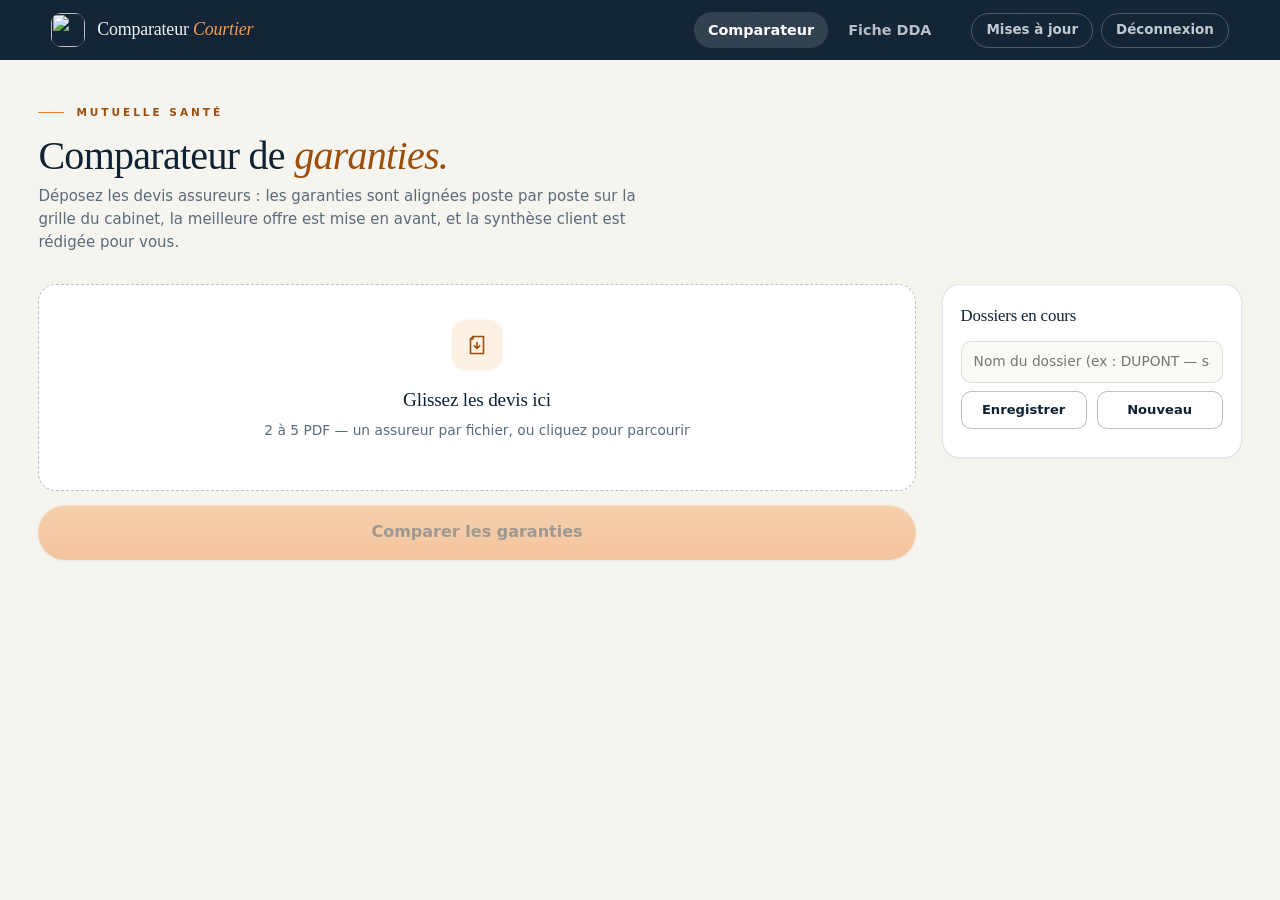
==== commit 2130c9f5: "comparateur 1.2.2: tableau en pleine largeur + mdp sophie -> fort (registre) - comparateur.html : #r" ====
--- a/comparateur-courtier/static/comparateur.html
+++ b/comparateur-courtier/static/comparateur.html
@@ -41,7 +41,7 @@
   @media (max-width:640px){ .anav{ display:none; } }
 
   /* ---- mise en page ---- */
-  .wrap{ max-width:1160px; margin:0 auto; padding:44px 4% 90px; }
+  .wrap{ max-width:1440px; margin:0 auto; padding:44px 3% 90px; }
   .pagehead{ margin-bottom:30px; }
   .eyebrow{ display:flex; align-items:center; gap:12px; font-size:.66rem; font-weight:650;
     letter-spacing:.28em; text-transform:uppercase; color:var(--accent-deep); margin:0 0 14px; }
@@ -101,10 +101,10 @@
   .sumline .n{ font-family:var(--serif); font-style:italic; color:var(--accent-deep); font-size:1rem; }
   .tablecard{ overflow-x:auto; background:var(--surface); border:1px solid var(--line); border-radius:16px; box-shadow:0 1px 2px rgba(15,34,51,.04); }
   table{ border-collapse:separate; border-spacing:0; width:100%; font-size:.84rem; }
-  th,td{ border-bottom:1px solid var(--line); padding:9px 12px; text-align:left; vertical-align:top; }
+  th,td{ border-bottom:1px solid var(--line); padding:8px 10px; text-align:left; vertical-align:top; }
   td+td, th+th{ border-left:1px solid var(--line); }
   thead th{ background:var(--surface); font-weight:650; position:sticky; top:0; z-index:2; border-bottom:2px solid var(--line-strong); }
-  th.poste,td.poste{ background:#FBFAF6; font-weight:600; min-width:210px; width:240px; color:#41505E; }
+  th.poste,td.poste{ background:#FBFAF6; font-weight:600; min-width:170px; width:200px; color:#41505E; }
   tr.modrow .modh{ background:var(--paper); color:var(--accent-deep); font-family:var(--serif); font-style:italic;
     font-weight:460; font-size:.92rem; letter-spacing:.01em; }
   tr.tarif td{ background:#FBFAF6; font-weight:650; }
@@ -195,8 +195,6 @@
         <div class="steps" id="steps">Envoi des devis au serveur…</div>
       </div>
       <div class="err hidden" id="err"></div>
-
-      <div id="result" class="hidden"></div>
     </div>
 
     <div class="aside">
@@ -211,6 +209,9 @@
       </div>
     </div>
   </div>
+
+  <!-- résultats en pleine largeur : le tableau se voit en entier -->
+  <div id="result" class="hidden"></div>
 </div>
 
 <script>
